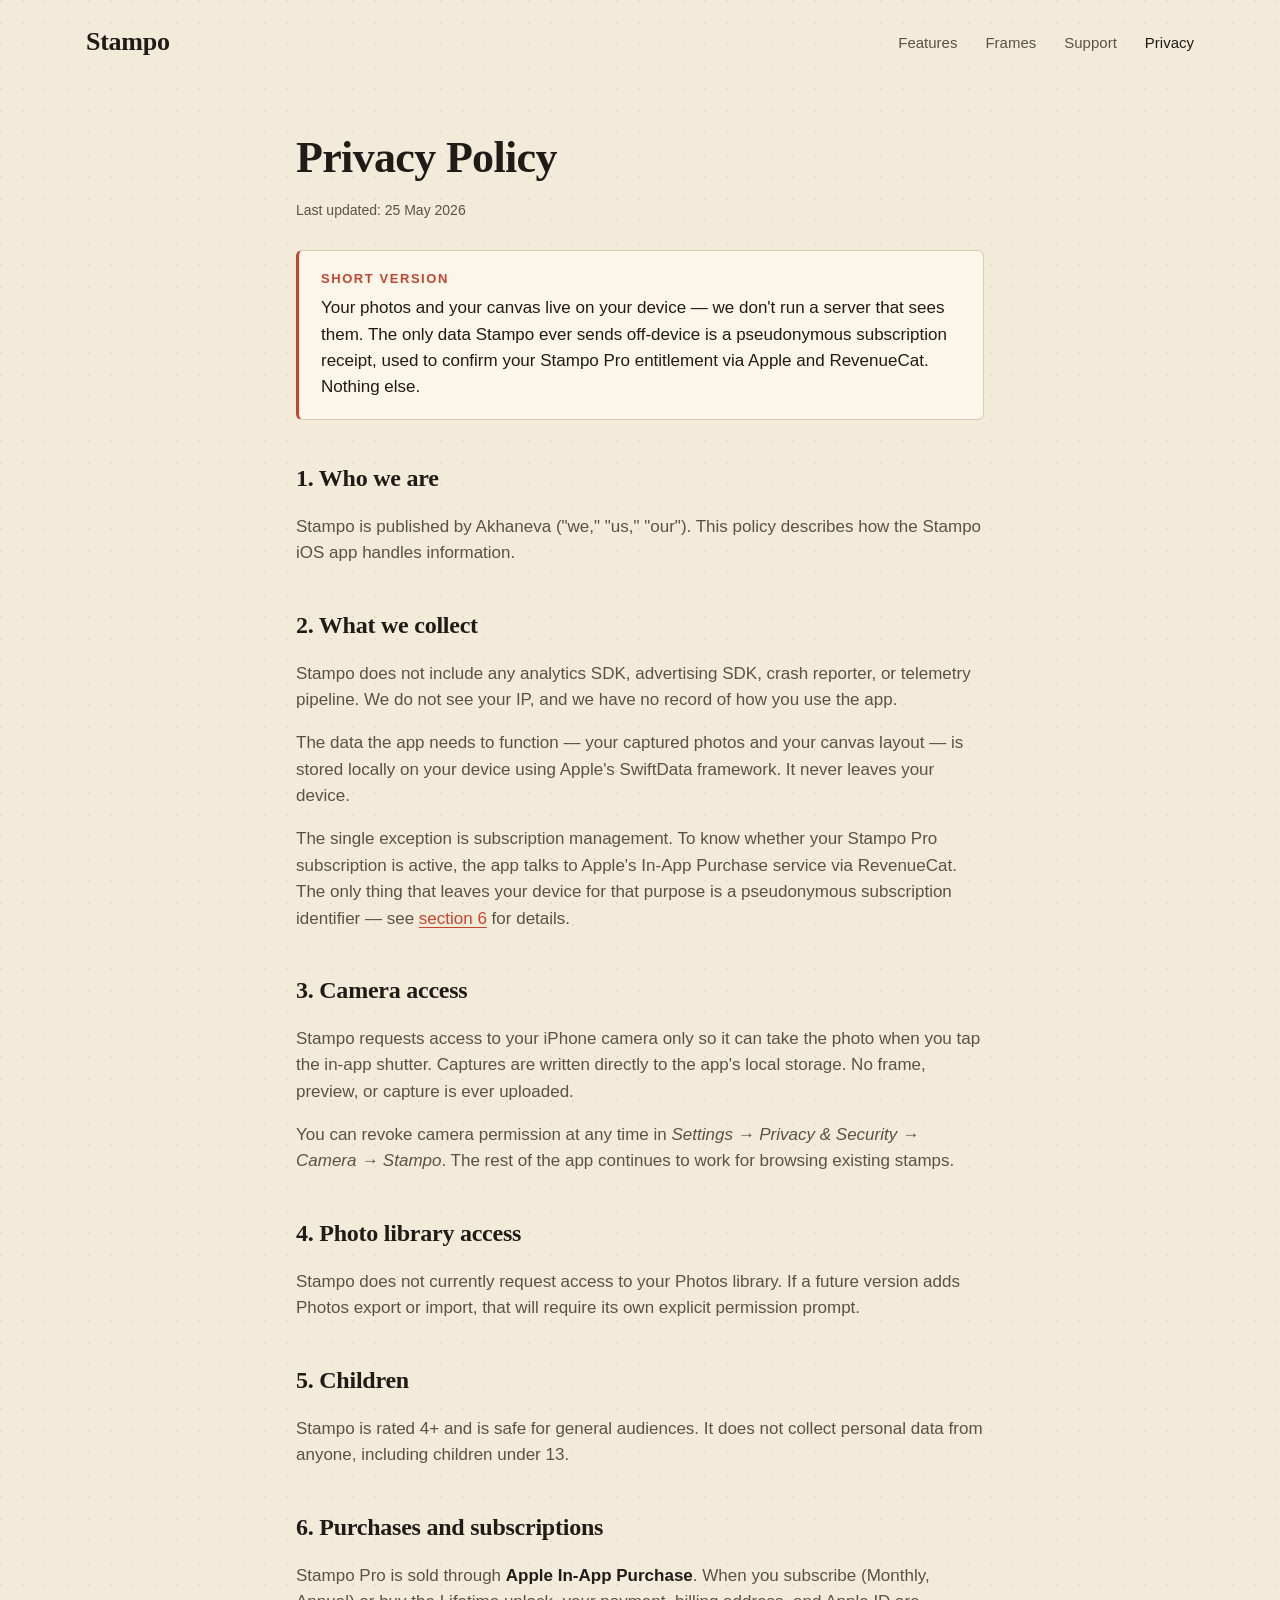
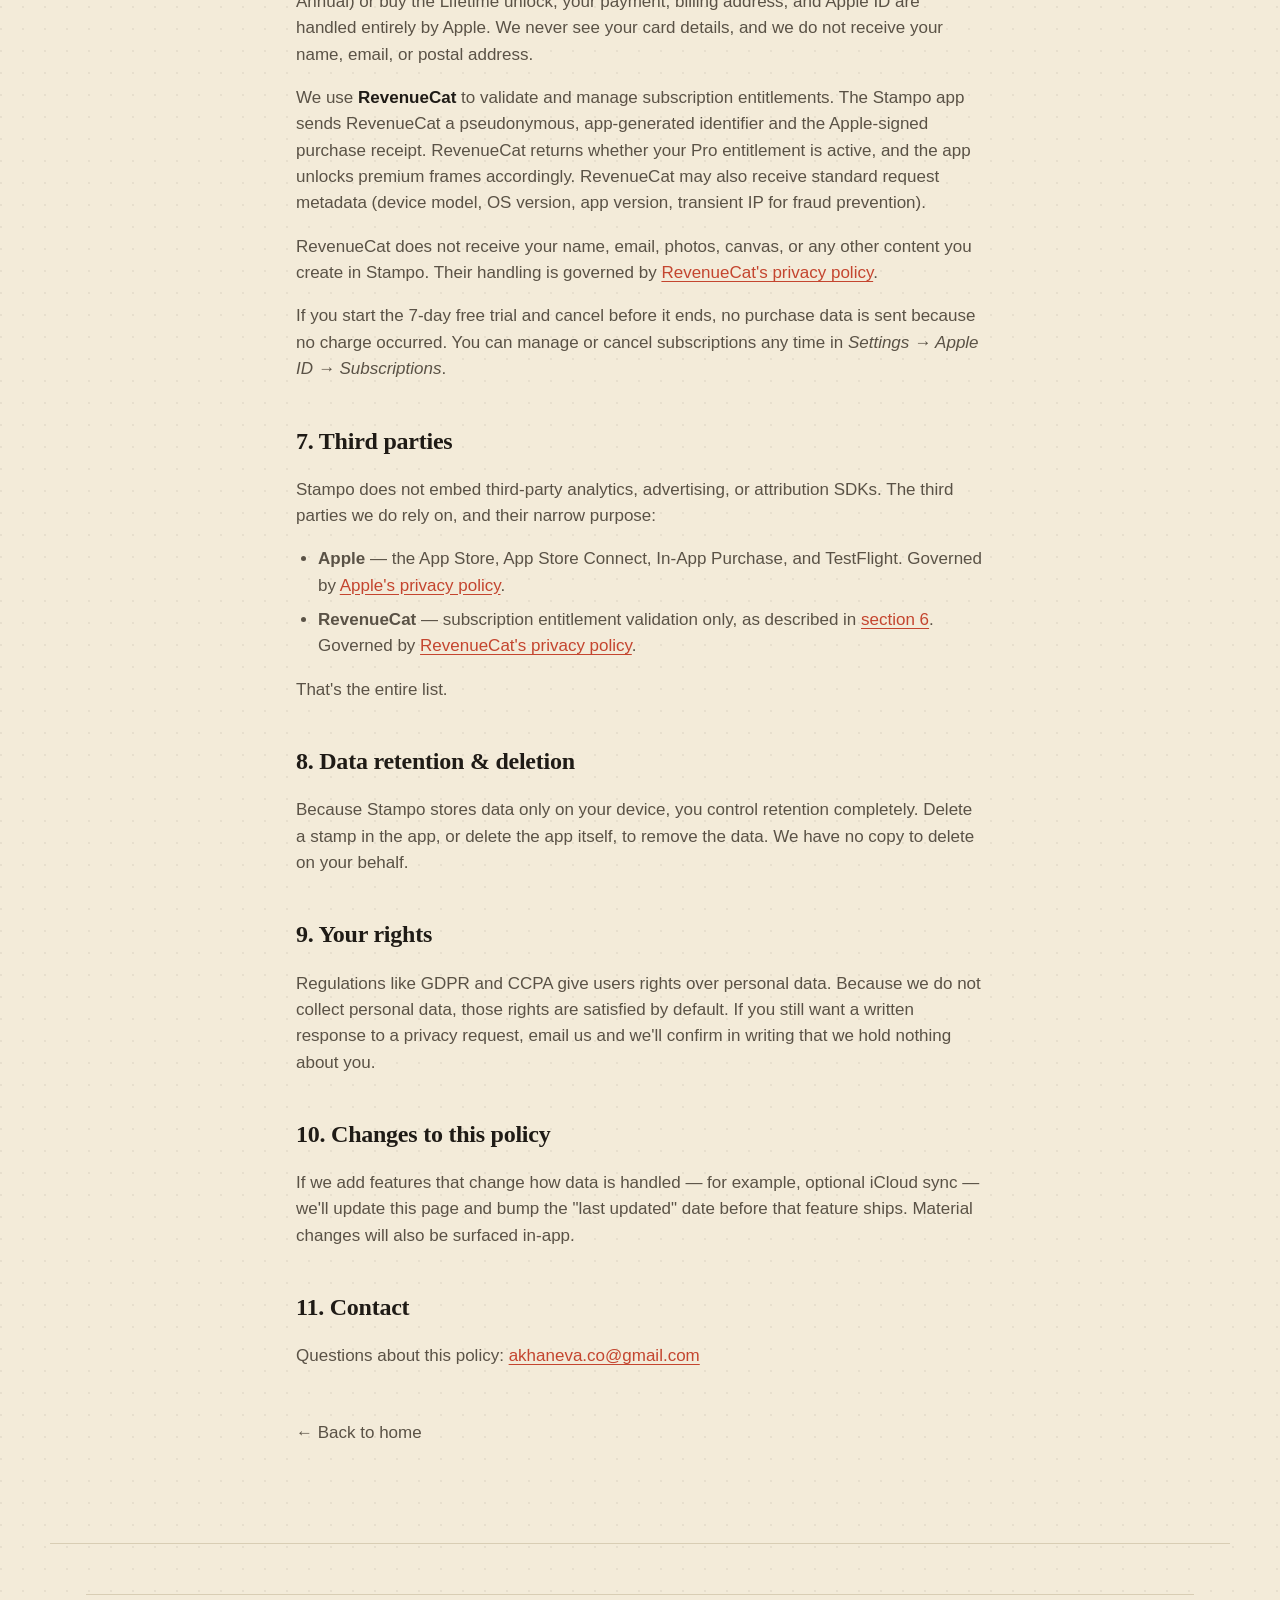
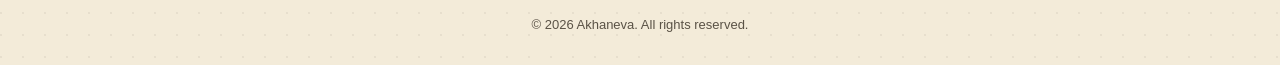
==== privacy.html @ 7638e10e "Add Stampo marketing site (landing, support, privacy) Three-page static site for the App Store listi" ====
<!doctype html>
<html lang="en">
<head>
<meta charset="utf-8" />
<meta name="viewport" content="width=device-width, initial-scale=1" />
<title>Privacy Policy — Stampo</title>
<meta name="description" content="Stampo's privacy policy. Short version: nothing leaves your device." />
<meta name="theme-color" content="#f3ebd9" />
<link rel="stylesheet" href="styles.css" />
</head>
<body>
<header class="nav">
  <a class="brand" href="/">Stampo</a>
  <nav>
    <a href="index.html#features">Features</a>
    <a href="index.html#frames">Frames</a>
    <a href="support.html">Support</a>
    <a href="privacy.html" aria-current="page">Privacy</a>
  </nav>
</header>

<main class="doc">
  <h1>Privacy Policy</h1>
  <p class="updated">Last updated: 25 May 2026</p>

  <div class="tldr">
    <p class="tldr-h">Short version</p>
    <p>Your photos and your canvas live on your device — we don't run a server that sees them. The only data Stampo ever sends off-device is a pseudonymous subscription receipt, used to confirm your Stampo Pro entitlement via Apple and RevenueCat. Nothing else.</p>
  </div>

  <section>
    <h2>1. Who we are</h2>
    <p>Stampo is published by Akhaneva ("we," "us," "our"). This policy describes how the Stampo iOS app handles information.</p>
  </section>

  <section>
    <h2>2. What we collect</h2>
    <p>Stampo does not include any analytics SDK, advertising SDK, crash reporter, or telemetry pipeline. We do not see your IP, and we have no record of how you use the app.</p>
    <p>The data the app needs to function — your captured photos and your canvas layout — is stored locally on your device using Apple's SwiftData framework. It never leaves your device.</p>
    <p>The single exception is subscription management. To know whether your Stampo Pro subscription is active, the app talks to Apple's In-App Purchase service via RevenueCat. The only thing that leaves your device for that purpose is a pseudonymous subscription identifier — see <a href="#purchases">section&nbsp;6</a> for details.</p>
  </section>

  <section>
    <h2>3. Camera access</h2>
    <p>Stampo requests access to your iPhone camera only so it can take the photo when you tap the in-app shutter. Captures are written directly to the app's local storage. No frame, preview, or capture is ever uploaded.</p>
    <p>You can revoke camera permission at any time in <em>Settings → Privacy &amp; Security → Camera → Stampo</em>. The rest of the app continues to work for browsing existing stamps.</p>
  </section>

  <section>
    <h2>4. Photo library access</h2>
    <p>Stampo does not currently request access to your Photos library. If a future version adds Photos export or import, that will require its own explicit permission prompt.</p>
  </section>

  <section>
    <h2>5. Children</h2>
    <p>Stampo is rated 4+ and is safe for general audiences. It does not collect personal data from anyone, including children under 13.</p>
  </section>

  <section id="purchases">
    <h2>6. Purchases and subscriptions</h2>
    <p>Stampo Pro is sold through <strong>Apple In-App Purchase</strong>. When you subscribe (Monthly, Annual) or buy the Lifetime unlock, your payment, billing address, and Apple ID are handled entirely by Apple. We never see your card details, and we do not receive your name, email, or postal address.</p>
    <p>We use <strong>RevenueCat</strong> to validate and manage subscription entitlements. The Stampo app sends RevenueCat a pseudonymous, app-generated identifier and the Apple-signed purchase receipt. RevenueCat returns whether your Pro entitlement is active, and the app unlocks premium frames accordingly. RevenueCat may also receive standard request metadata (device model, OS version, app version, transient IP for fraud prevention).</p>
    <p>RevenueCat does not receive your name, email, photos, canvas, or any other content you create in Stampo. Their handling is governed by <a href="https://www.revenuecat.com/privacy/" rel="noreferrer noopener">RevenueCat's privacy policy</a>.</p>
    <p>If you start the 7-day free trial and cancel before it ends, no purchase data is sent because no charge occurred. You can manage or cancel subscriptions any time in <em>Settings → Apple ID → Subscriptions</em>.</p>
  </section>

  <section>
    <h2>7. Third parties</h2>
    <p>Stampo does not embed third-party analytics, advertising, or attribution SDKs. The third parties we do rely on, and their narrow purpose:</p>
    <ul>
      <li><strong>Apple</strong> — the App Store, App Store Connect, In-App Purchase, and TestFlight. Governed by <a href="https://www.apple.com/legal/privacy/" rel="noreferrer noopener">Apple's privacy policy</a>.</li>
      <li><strong>RevenueCat</strong> — subscription entitlement validation only, as described in <a href="#purchases">section&nbsp;6</a>. Governed by <a href="https://www.revenuecat.com/privacy/" rel="noreferrer noopener">RevenueCat's privacy policy</a>.</li>
    </ul>
    <p>That's the entire list.</p>
  </section>

  <section>
    <h2>8. Data retention &amp; deletion</h2>
    <p>Because Stampo stores data only on your device, you control retention completely. Delete a stamp in the app, or delete the app itself, to remove the data. We have no copy to delete on your behalf.</p>
  </section>

  <section>
    <h2>9. Your rights</h2>
    <p>Regulations like GDPR and CCPA give users rights over personal data. Because we do not collect personal data, those rights are satisfied by default. If you still want a written response to a privacy request, email us and we'll confirm in writing that we hold nothing about you.</p>
  </section>

  <section>
    <h2>10. Changes to this policy</h2>
    <p>If we add features that change how data is handled — for example, optional iCloud sync — we'll update this page and bump the "last updated" date before that feature ships. Material changes will also be surfaced in-app.</p>
  </section>

  <section>
    <h2>11. Contact</h2>
    <p>Questions about this policy: <a href="mailto:akhaneva.co@gmail.com">akhaneva.co@gmail.com</a></p>
  </section>

  <p class="back"><a href="index.html">← Back to home</a></p>
</main>

<footer>
  <p class="copyright">© 2026 Akhaneva. All rights reserved.</p>
</footer>
</body>
</html>
---- styles.css ----
:root {
  --bg: #f3ebd9;
  --paper: #fbf6e9;
  --ink: #1f1b16;
  --ink-soft: #5a5246;
  --accent: #c4452f;
  --accent-soft: #e8a07c;
  --line: #d8cdb4;
  --shadow: 0 1px 2px rgba(31,27,22,.08), 0 8px 24px rgba(31,27,22,.10);
  --radius: 6px;
  --serif: "Iowan Old Style", "Palatino", "Cochin", Georgia, serif;
  --sans: -apple-system, BlinkMacSystemFont, "SF Pro Text", "Helvetica Neue", Arial, sans-serif;
}

* { box-sizing: border-box; }

html, body { margin: 0; padding: 0; }

body {
  background: var(--bg);
  color: var(--ink);
  font-family: var(--sans);
  font-size: 17px;
  line-height: 1.55;
  -webkit-font-smoothing: antialiased;
  background-image:
    radial-gradient(circle at 1px 1px, rgba(31,27,22,.06) 1px, transparent 0);
  background-size: 22px 22px;
}

a { color: var(--ink); text-decoration: none; }
a:hover { color: var(--accent); }

/* ---------- nav ---------- */
.nav {
  display: flex;
  align-items: center;
  justify-content: space-between;
  padding: 22px 36px;
  max-width: 1180px;
  margin: 0 auto;
}
.brand {
  font-family: var(--serif);
  font-size: 26px;
  font-weight: 700;
  letter-spacing: -0.01em;
}
.nav nav { display: flex; gap: 28px; }
.nav nav a {
  font-size: 15px;
  color: var(--ink-soft);
}
.nav nav a[aria-current="page"] { color: var(--ink); }

/* ---------- hero ---------- */
.hero {
  max-width: 1180px;
  margin: 24px auto 60px;
  padding: 40px 36px 60px;
  display: grid;
  grid-template-columns: 1.1fr .9fr;
  gap: 48px;
  align-items: center;
}
.eyebrow {
  font-size: 13px;
  text-transform: uppercase;
  letter-spacing: 0.14em;
  color: var(--accent);
  margin: 0 0 18px;
  font-weight: 600;
}
.hero h1 {
  font-family: var(--serif);
  font-size: clamp(40px, 5.4vw, 68px);
  line-height: 1.02;
  letter-spacing: -0.02em;
  margin: 0 0 24px;
  font-weight: 700;
}
.lede {
  font-size: 19px;
  color: var(--ink-soft);
  max-width: 540px;
  margin: 0 0 28px;
}
.cta {
  display: flex;
  gap: 12px;
  flex-wrap: wrap;
  margin-bottom: 14px;
}
.btn {
  display: inline-block;
  padding: 13px 22px;
  border-radius: 999px;
  font-size: 15px;
  font-weight: 600;
  transition: transform .15s ease, background .15s ease;
}
.btn.primary {
  background: var(--ink);
  color: var(--paper);
}
.btn.primary:hover { background: var(--accent); color: #fff; transform: translateY(-1px); }
.btn.ghost {
  background: transparent;
  color: var(--ink);
  border: 1px solid var(--line);
}
.btn.ghost:hover { border-color: var(--ink); }
.micro {
  font-size: 13px;
  color: var(--ink-soft);
  margin: 0;
}

/* ---------- hero art ---------- */
.hero-art {
  position: relative;
  height: 460px;
}
.stamp {
  position: absolute;
  background: var(--paper);
  box-shadow: var(--shadow);
  transform-origin: center;
}
.stamp .photo {
  background-size: cover;
  background-position: center;
  background-color: #b9a986;
}
.stamp.polaroid {
  width: 200px;
  padding: 14px 14px 44px;
  border-radius: 2px;
}
.stamp.polaroid .photo {
  width: 100%;
  height: 200px;
}
.stamp.polaroid .caption {
  position: absolute;
  bottom: 12px;
  left: 0;
  right: 0;
  text-align: center;
  font-family: "Caveat", "Bradley Hand", "Marker Felt", cursive;
  font-size: 18px;
  color: var(--ink);
}
.stamp.postage {
  width: 180px;
  height: 220px;
  padding: 12px;
  background:
    radial-gradient(circle at 6px 6px, transparent 5px, var(--paper) 5.5px) 0 0 / 14px 14px;
  filter: drop-shadow(0 1px 2px rgba(31,27,22,.1)) drop-shadow(0 8px 18px rgba(31,27,22,.08));
}
.stamp.postage .photo {
  width: 100%;
  height: 100%;
  border: 1px solid rgba(31,27,22,.12);
}

/* photo "image" stand-ins via gradients */
.p1 { background-image: linear-gradient(135deg, #e8a07c 0%, #c4452f 50%, #6a2418 100%); }
.p2 { background-image: linear-gradient(160deg, #6b8a9a 0%, #2c4d5e 60%, #14242e 100%); }
.p3 { background-image: linear-gradient(180deg, #ffd483 0%, #ee9b6a 55%, #b35d3f 100%); }
.p4 { background-image: linear-gradient(140deg, #a8c08a 0%, #557048 60%, #2a3a23 100%); }

.r-1 { top: 0;    left: 20px;  transform: rotate(-7deg); z-index: 2; }
.r-2 { top: 28px; right: 0;    transform: rotate(6deg);  z-index: 1; }
.r-3 { bottom: 18px; left: 0;  transform: rotate(4deg);  z-index: 3; }
.r-4 { bottom: 0; right: 30px; transform: rotate(-5deg); z-index: 2; }

/* ---------- strip ---------- */
.strip {
  background: var(--ink);
  color: var(--paper);
  text-align: center;
  padding: 26px 36px;
}
.strip p {
  margin: 0;
  font-family: var(--serif);
  font-size: clamp(18px, 2.2vw, 24px);
  letter-spacing: -0.005em;
}
.strip span { color: var(--accent-soft); }

/* ---------- features ---------- */
.features {
  max-width: 1180px;
  margin: 0 auto;
  padding: 80px 36px;
}
.features h2,
.frames h2,
.manifesto h2,
.doc h1 {
  font-family: var(--serif);
  font-size: clamp(30px, 4vw, 44px);
  letter-spacing: -0.015em;
  margin: 0 0 36px;
  font-weight: 700;
}
.grid {
  display: grid;
  grid-template-columns: repeat(3, 1fr);
  gap: 20px;
}
.card {
  background: var(--paper);
  border: 1px solid var(--line);
  border-radius: var(--radius);
  padding: 26px 24px;
  box-shadow: var(--shadow);
}
.card .icon {
  font-size: 22px;
  color: var(--accent);
  margin-bottom: 12px;
  font-weight: 600;
}
.card h3 {
  margin: 0 0 8px;
  font-size: 18px;
  font-weight: 600;
}
.card p {
  margin: 0;
  color: var(--ink-soft);
  font-size: 15px;
}

/* ---------- frames ---------- */
.frames {
  background: var(--paper);
  border-top: 1px solid var(--line);
  border-bottom: 1px solid var(--line);
  padding: 80px 36px;
  text-align: center;
}
.frames > h2,
.frames-lede { max-width: 1180px; margin-left: auto; margin-right: auto; }
.frames-lede {
  color: var(--ink-soft);
  margin: -20px auto 50px;
  font-size: 17px;
}
.frames-grid {
  display: flex;
  gap: 60px;
  justify-content: center;
  flex-wrap: wrap;
  max-width: 1180px;
  margin: 0 auto;
}
.frame-demo { text-align: center; }
.frame-demo h3 {
  margin: 28px 0 6px;
  font-family: var(--serif);
  font-size: 24px;
}
.frame-demo p {
  margin: 0;
  color: var(--ink-soft);
  font-size: 15px;
}
.stamp.demo { position: static; display: inline-block; }

/* ---------- manifesto ---------- */
.manifesto {
  max-width: 760px;
  margin: 0 auto;
  padding: 90px 36px 100px;
  text-align: center;
}
.manifesto p {
  font-size: 18px;
  color: var(--ink-soft);
}
.manifesto .signoff {
  font-family: var(--serif);
  font-style: italic;
  font-size: 22px;
  color: var(--ink);
  margin-top: 30px;
}

/* ---------- pricing ---------- */
.pricing {
  background: var(--paper);
  border-top: 1px solid var(--line);
  border-bottom: 1px solid var(--line);
  padding: 80px 36px;
  text-align: center;
}
.pricing > h2,
.pricing-lede,
.pricing-foot { max-width: 720px; margin-left: auto; margin-right: auto; }
.pricing-lede {
  color: var(--ink-soft);
  margin: -20px auto 50px;
  font-size: 17px;
}
.price-grid {
  display: grid;
  grid-template-columns: repeat(3, 1fr);
  gap: 20px;
  max-width: 1100px;
  margin: 0 auto;
  text-align: left;
}
.price-card {
  position: relative;
  background: var(--bg);
  border: 1px solid var(--line);
  border-radius: var(--radius);
  padding: 30px 26px;
  box-shadow: var(--shadow);
  display: flex;
  flex-direction: column;
}
.price-card.featured {
  background: var(--ink);
  color: var(--paper);
  border-color: var(--ink);
  transform: translateY(-8px);
}
.price-card.featured .tier-sub,
.price-card.featured ul { color: #d8cdb4; }
.price-card.featured ul li::marker { color: var(--accent-soft); }
.ribbon {
  position: absolute;
  top: -14px;
  left: 50%;
  transform: translateX(-50%);
  background: var(--accent);
  color: #fff;
  font-size: 12px;
  letter-spacing: 0.12em;
  text-transform: uppercase;
  font-weight: 600;
  padding: 6px 14px;
  border-radius: 999px;
  margin: 0;
}
.price-card .tier {
  font-size: 13px;
  text-transform: uppercase;
  letter-spacing: 0.14em;
  color: var(--accent);
  font-weight: 600;
  margin: 0 0 14px;
}
.price-card.featured .tier { color: var(--accent-soft); }
.price-card .amount {
  font-family: var(--serif);
  font-size: 48px;
  font-weight: 700;
  line-height: 1;
  margin: 0 0 8px;
  letter-spacing: -0.02em;
}
.price-card .currency {
  font-size: 26px;
  vertical-align: super;
  margin-right: 2px;
  font-weight: 600;
}
.price-card .period {
  font-size: 15px;
  font-family: var(--sans);
  font-weight: 500;
  color: var(--ink-soft);
  margin-left: 6px;
}
.price-card.featured .period { color: #b8ad96; }
.price-card .tier-sub {
  font-size: 14px;
  color: var(--ink-soft);
  margin: 0 0 24px;
}
.price-card ul {
  list-style: none;
  padding: 0;
  margin: 0 0 28px;
  flex: 1;
}
.price-card ul li {
  font-size: 15px;
  padding: 7px 0 7px 22px;
  position: relative;
  color: var(--ink-soft);
}
.price-card.featured ul li { color: #ddd1b8; }
.price-card ul li::before {
  content: "✓";
  position: absolute;
  left: 0;
  color: var(--accent);
  font-weight: 700;
}
.price-card.featured ul li::before { color: var(--accent-soft); }
.btn.full { display: block; text-align: center; }
.price-card .btn.ghost {
  border-color: var(--line);
}
.price-card.featured .btn.primary {
  background: var(--paper);
  color: var(--ink);
}
.price-card.featured .btn.primary:hover {
  background: var(--accent);
  color: #fff;
}
.pricing-foot {
  font-size: 13px;
  color: var(--ink-soft);
  margin: 40px auto 0;
  line-height: 1.6;
}

/* ---------- doc pages ---------- */
.doc {
  max-width: 760px;
  margin: 0 auto;
  padding: 40px 36px 80px;
}
.doc h1 { margin-bottom: 8px; }
.doc .lede { color: var(--ink-soft); font-size: 18px; margin: 0 0 36px; }
.doc .updated { color: var(--ink-soft); font-size: 14px; margin: 0 0 28px; }
.doc h2 {
  font-family: var(--serif);
  font-size: 24px;
  margin: 40px 0 14px;
  letter-spacing: -0.01em;
}
.doc section { margin-bottom: 8px; }
.doc p { color: var(--ink-soft); }
.doc p strong { color: var(--ink); }
.doc ol, .doc ul { color: var(--ink-soft); padding-left: 22px; }
.doc ol li, .doc ul li { margin-bottom: 8px; }
.doc a { color: var(--accent); text-decoration: underline; text-underline-offset: 3px; }
.doc a:hover { color: var(--ink); }
.back { margin-top: 50px; }
.back a { color: var(--ink-soft); text-decoration: none; }
.back a:hover { color: var(--accent); }

.tldr {
  background: var(--paper);
  border: 1px solid var(--line);
  border-left: 3px solid var(--accent);
  border-radius: var(--radius);
  padding: 18px 22px;
  margin: 0 0 36px;
}
.tldr .tldr-h {
  margin: 0 0 6px;
  font-size: 13px;
  text-transform: uppercase;
  letter-spacing: 0.12em;
  color: var(--accent);
  font-weight: 600;
}
.tldr p:last-child { margin: 0; color: var(--ink); }

details {
  border-bottom: 1px solid var(--line);
  padding: 14px 0;
}
details summary {
  cursor: pointer;
  font-weight: 600;
  list-style: none;
  position: relative;
  padding-right: 30px;
  color: var(--ink);
}
details summary::-webkit-details-marker { display: none; }
details summary::after {
  content: "+";
  position: absolute;
  right: 4px;
  top: 0;
  font-size: 20px;
  color: var(--ink-soft);
  transition: transform .2s ease;
}
details[open] summary::after { content: "−"; }
details p { margin: 10px 0 0; }

/* ---------- footer ---------- */
footer {
  border-top: 1px solid var(--line);
  padding: 50px 36px 30px;
  max-width: 1180px;
  margin: 0 auto;
}
.foot-grid {
  display: grid;
  grid-template-columns: 2fr 1fr 1fr 1fr;
  gap: 30px;
  margin-bottom: 30px;
}
.foot-grid a {
  display: block;
  font-size: 15px;
  color: var(--ink-soft);
  margin-bottom: 6px;
}
.foot-grid a:hover { color: var(--accent); }
.foot-h {
  font-size: 13px;
  text-transform: uppercase;
  letter-spacing: 0.12em;
  color: var(--ink);
  font-weight: 600;
  margin: 0 0 12px;
}
.brand-small {
  font-family: var(--serif);
  font-size: 20px;
  font-weight: 700;
  margin: 0 0 4px;
}
.muted { color: var(--ink-soft); font-size: 14px; margin: 0; }
.copyright {
  font-size: 13px;
  color: var(--ink-soft);
  text-align: center;
  margin: 0;
  padding-top: 20px;
  border-top: 1px solid var(--line);
}

/* ---------- responsive ---------- */
@media (max-width: 880px) {
  .hero {
    grid-template-columns: 1fr;
    padding: 20px 24px 40px;
  }
  .hero-art {
    height: 360px;
    order: -1;
    transform: scale(.85);
    transform-origin: top center;
  }
  .grid { grid-template-columns: 1fr; }
  .price-grid { grid-template-columns: 1fr; max-width: 420px; }
  .price-card.featured { transform: none; }
  .nav { padding: 18px 22px; }
  .nav nav { gap: 18px; }
  .nav nav a { font-size: 14px; }
  .features, .frames, .manifesto, .doc { padding-left: 22px; padding-right: 22px; }
  .foot-grid { grid-template-columns: 1fr 1fr; }
  footer { padding-left: 22px; padding-right: 22px; }
}

@media (max-width: 520px) {
  .hero h1 { font-size: 38px; }
  .lede { font-size: 17px; }
  .frames-grid { gap: 40px; }
  .foot-grid { grid-template-columns: 1fr; }
}
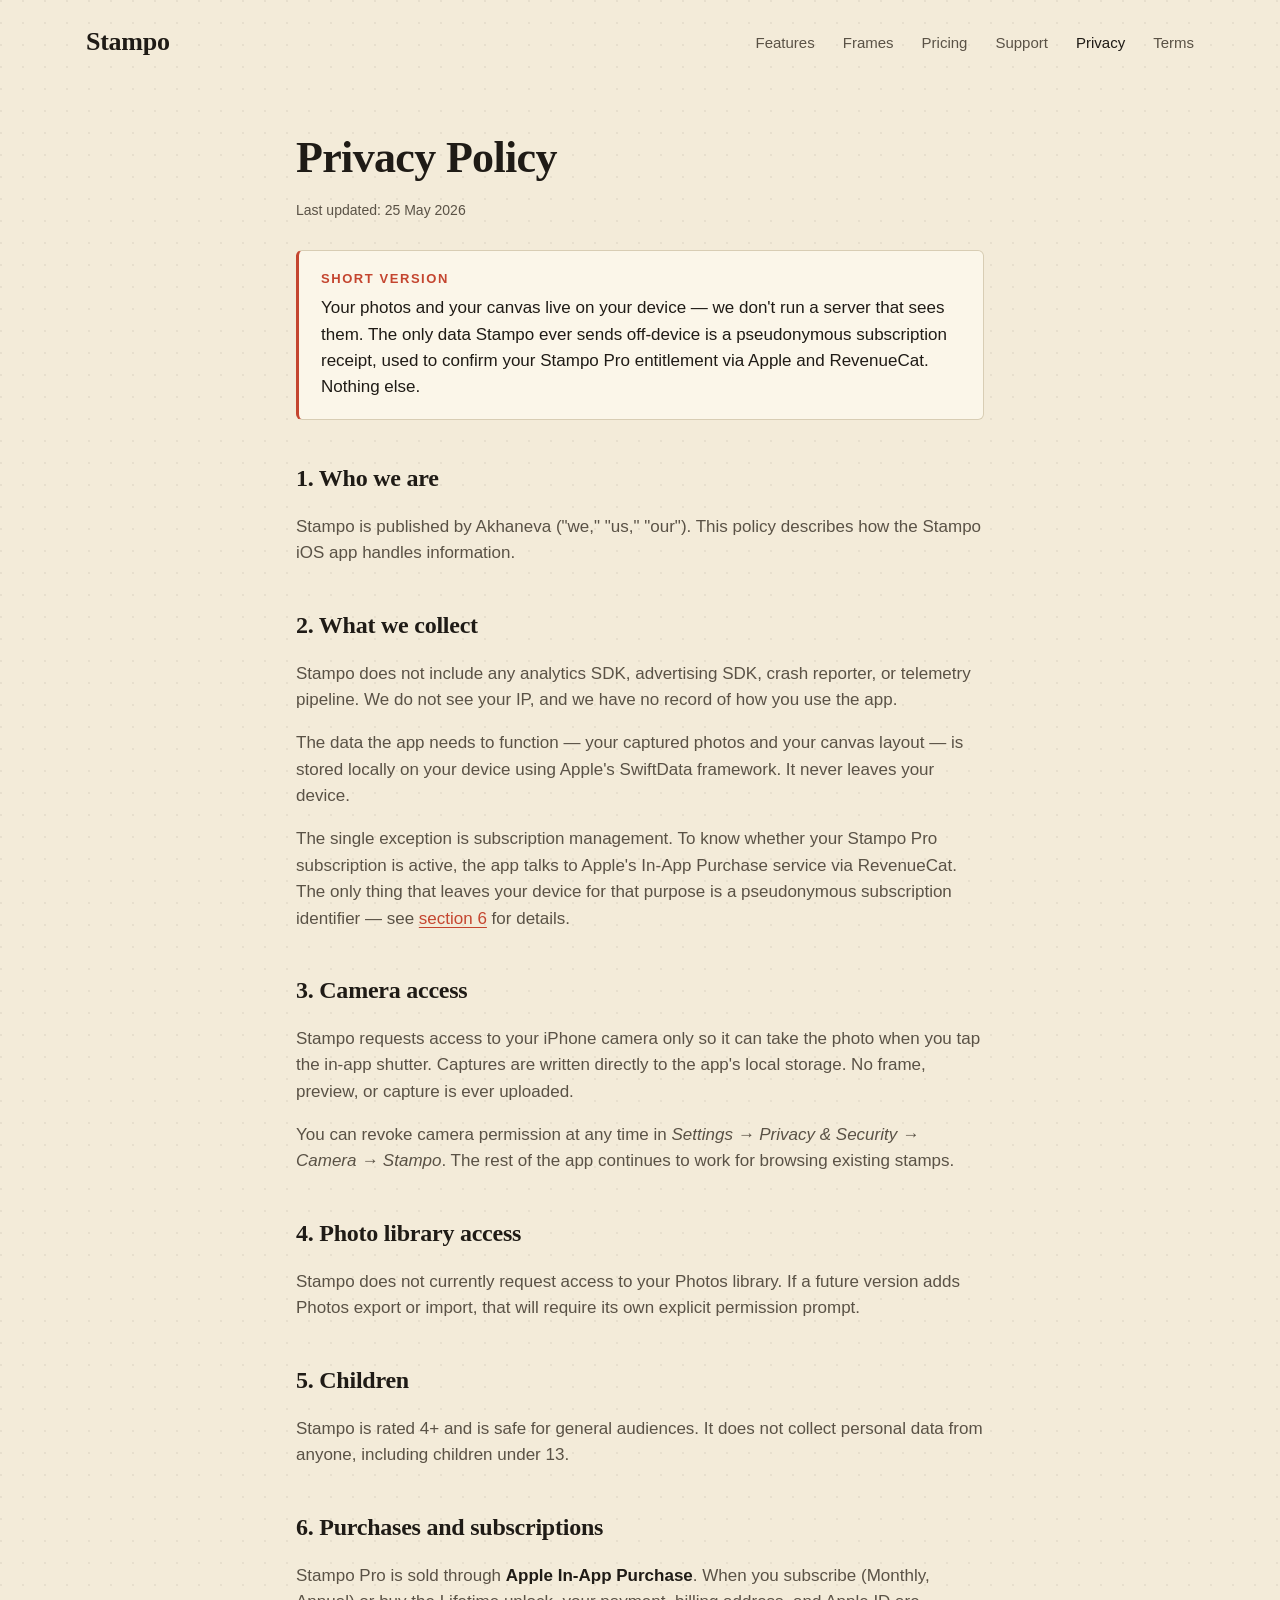
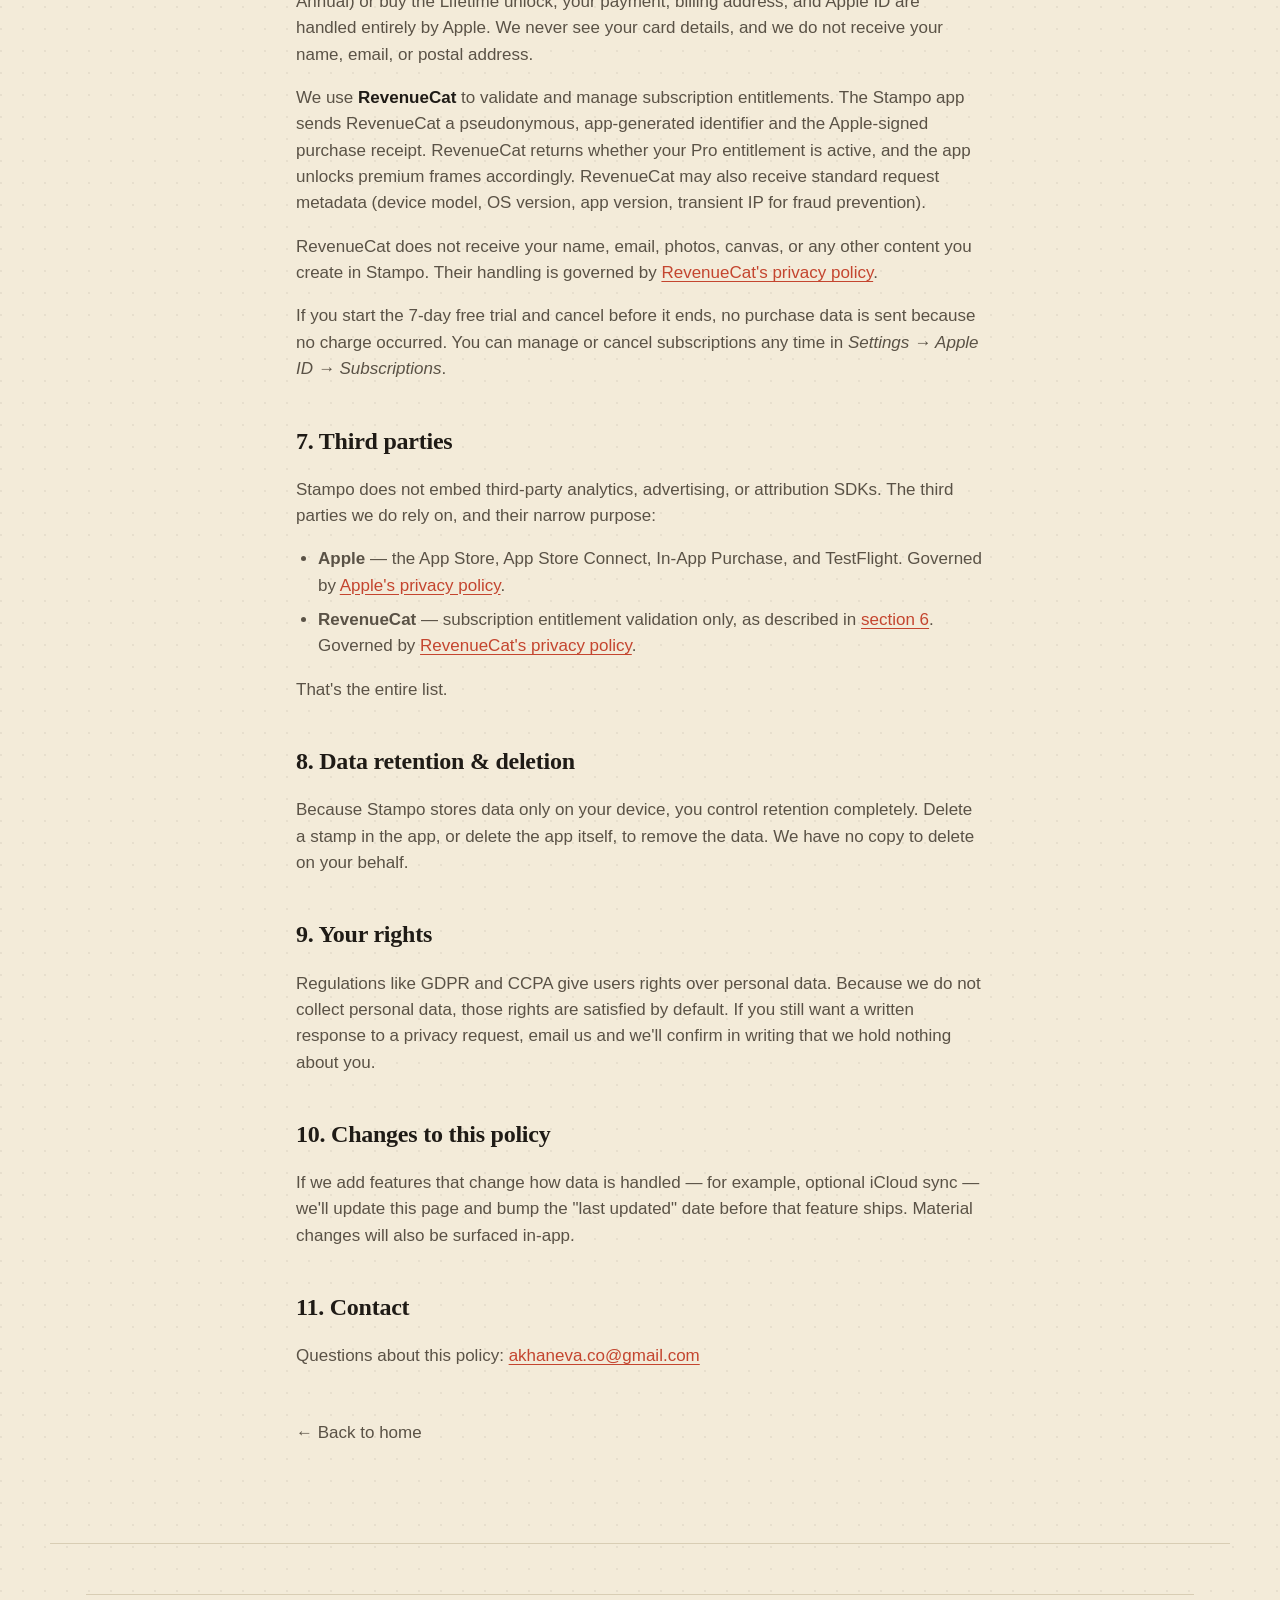
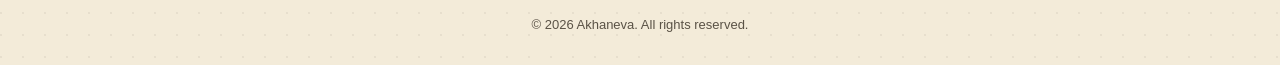
==== commit bdfa5b7b: "Add Terms of Service page 15-section ToS covering licence, user content, Pro subscriptions (includin" ====
--- a/privacy.html
+++ b/privacy.html
@@ -14,8 +14,10 @@
   <nav>
     <a href="index.html#features">Features</a>
     <a href="index.html#frames">Frames</a>
+    <a href="index.html#pricing">Pricing</a>
     <a href="support.html">Support</a>
     <a href="privacy.html" aria-current="page">Privacy</a>
+    <a href="terms.html">Terms</a>
   </nav>
 </header>
 
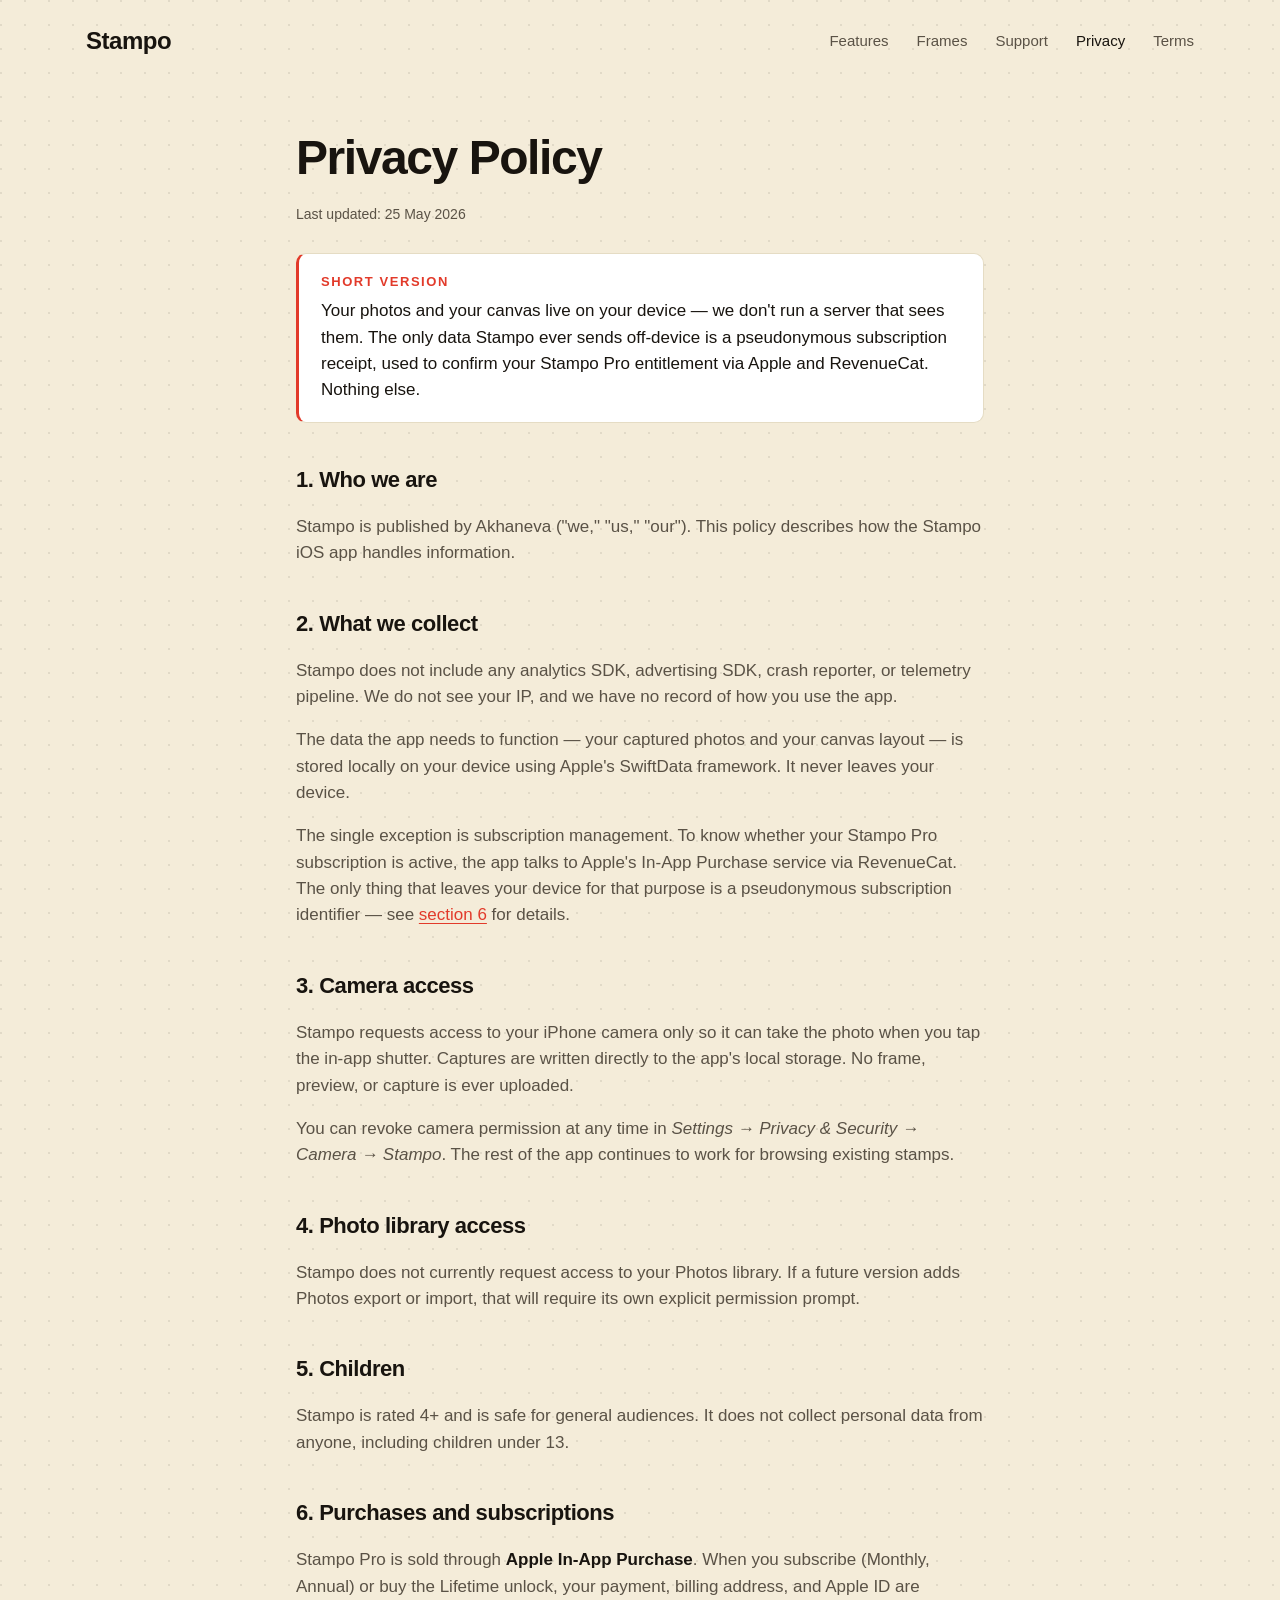
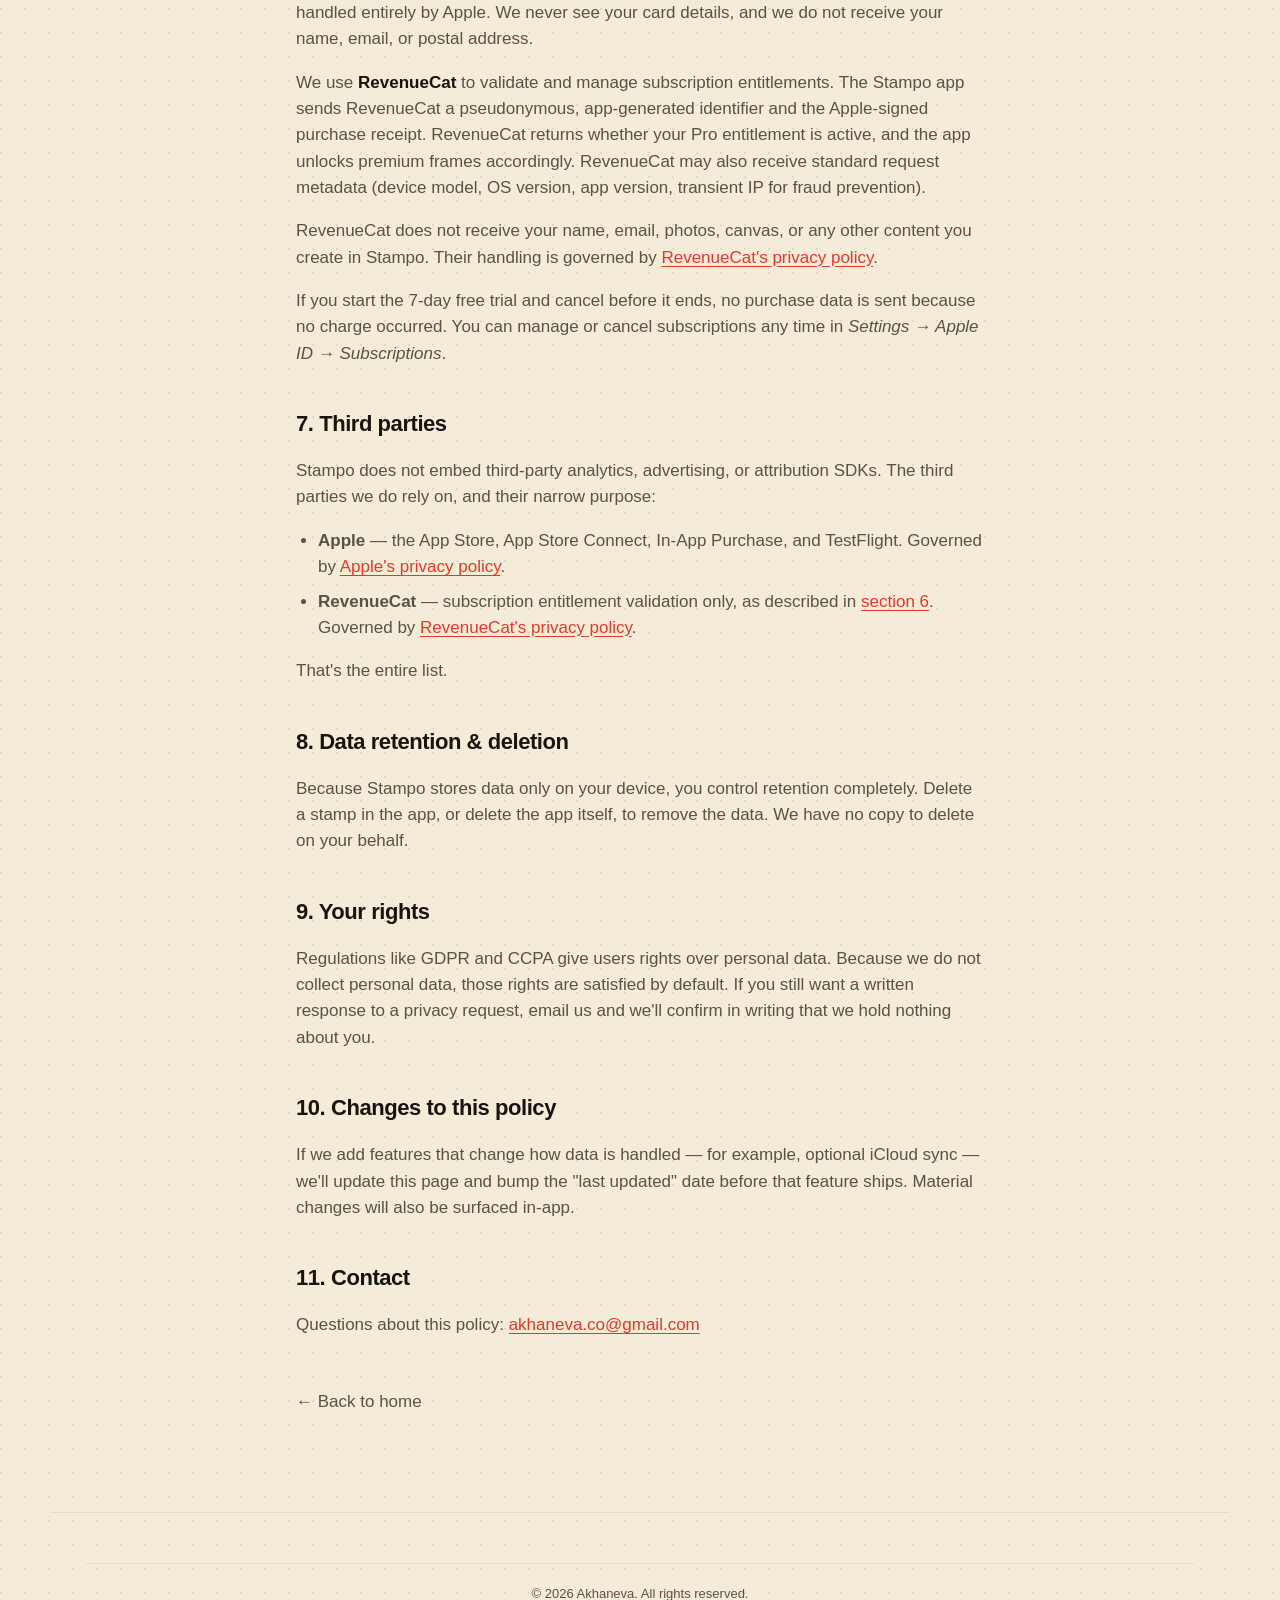
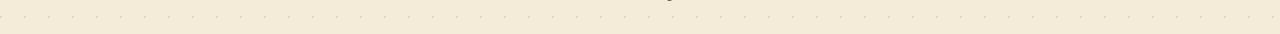
==== commit 530903f8: "Add App Store download link, remove pricing section Co-Authored-By: Claude Opus 4.7 (1M context) <no" ====
--- a/privacy.html
+++ b/privacy.html
@@ -14,7 +14,6 @@
   <nav>
     <a href="index.html#features">Features</a>
     <a href="index.html#frames">Frames</a>
-    <a href="index.html#pricing">Pricing</a>
     <a href="support.html">Support</a>
     <a href="privacy.html" aria-current="page">Privacy</a>
     <a href="terms.html">Terms</a>
--- a/styles.css
+++ b/styles.css
@@ -1,15 +1,18 @@
 :root {
-  --bg: #f3ebd9;
-  --paper: #fbf6e9;
-  --ink: #1f1b16;
+  --bg: #f4ecd9;
+  --paper: #ffffff;
+  --ink: #18140f;
   --ink-soft: #5a5246;
-  --accent: #c4452f;
-  --accent-soft: #e8a07c;
-  --line: #d8cdb4;
-  --shadow: 0 1px 2px rgba(31,27,22,.08), 0 8px 24px rgba(31,27,22,.10);
-  --radius: 6px;
+  --accent: #e23a2a;
+  --accent-soft: #f5b4a3;
+  --line: #e5dcc4;
+  --washi-pink: rgba(245, 180, 200, .82);
+  --washi-blue: rgba(174, 215, 235, .82);
+  --shadow: 0 1px 2px rgba(24,20,15,.06), 0 14px 30px rgba(24,20,15,.10);
+  --radius: 10px;
   --serif: "Iowan Old Style", "Palatino", "Cochin", Georgia, serif;
   --sans: -apple-system, BlinkMacSystemFont, "SF Pro Text", "Helvetica Neue", Arial, sans-serif;
+  --display: -apple-system, BlinkMacSystemFont, "SF Pro Display", "Helvetica Neue", Arial, sans-serif;
 }
 
 * { box-sizing: border-box; }
@@ -24,8 +27,8 @@
   line-height: 1.55;
   -webkit-font-smoothing: antialiased;
   background-image:
-    radial-gradient(circle at 1px 1px, rgba(31,27,22,.06) 1px, transparent 0);
-  background-size: 22px 22px;
+    radial-gradient(circle at 1px 1px, rgba(24,20,15,.085) 1.4px, transparent 0);
+  background-size: 24px 24px;
 }
 
 a { color: var(--ink); text-decoration: none; }
@@ -41,10 +44,10 @@
   margin: 0 auto;
 }
 .brand {
-  font-family: var(--serif);
-  font-size: 26px;
-  font-weight: 700;
-  letter-spacing: -0.01em;
+  font-family: var(--display);
+  font-size: 24px;
+  font-weight: 800;
+  letter-spacing: -0.02em;
 }
 .nav nav { display: flex; gap: 28px; }
 .nav nav a {
@@ -72,12 +75,12 @@
   font-weight: 600;
 }
 .hero h1 {
-  font-family: var(--serif);
-  font-size: clamp(40px, 5.4vw, 68px);
-  line-height: 1.02;
-  letter-spacing: -0.02em;
+  font-family: var(--display);
+  font-size: clamp(46px, 6.6vw, 84px);
+  line-height: .98;
+  letter-spacing: -0.035em;
   margin: 0 0 24px;
-  font-weight: 700;
+  font-weight: 800;
 }
 .lede {
   font-size: 19px;
@@ -105,11 +108,14 @@
 }
 .btn.primary:hover { background: var(--accent); color: #fff; transform: translateY(-1px); }
 .btn.ghost {
-  background: transparent;
+  background: rgba(255,255,255,.55);
   color: var(--ink);
-  border: 1px solid var(--line);
-}
-.btn.ghost:hover { border-color: var(--ink); }
+  border: 1px solid rgba(24,20,15,.08);
+  backdrop-filter: blur(20px) saturate(140%);
+  -webkit-backdrop-filter: blur(20px) saturate(140%);
+  box-shadow: 0 1px 0 rgba(255,255,255,.6) inset, 0 8px 24px rgba(24,20,15,.06);
+}
+.btn.ghost:hover { background: rgba(255,255,255,.8); }
 .micro {
   font-size: 13px;
   color: var(--ink-soft);
@@ -119,7 +125,53 @@
 /* ---------- hero art ---------- */
 .hero-art {
   position: relative;
-  height: 460px;
+  height: 520px;
+}
+
+.dyn-island {
+  position: absolute;
+  top: 0;
+  left: 50%;
+  transform: translateX(-50%);
+  width: 260px;
+  height: 64px;
+  background: #18140f;
+  border-radius: 32px;
+  display: flex;
+  align-items: flex-end;
+  justify-content: center;
+  padding-bottom: 8px;
+  box-shadow: 0 10px 28px rgba(24,20,15,.18);
+  z-index: 5;
+}
+.dyn-island .island-pill {
+  position: absolute;
+  top: 8px;
+  left: 50%;
+  transform: translateX(-50%);
+  width: 110px;
+  height: 30px;
+  background: #000;
+  border-radius: 15px;
+}
+.dyn-island .island-pill::after {
+  content: "";
+  position: absolute;
+  right: 9px;
+  top: 50%;
+  transform: translateY(-50%);
+  width: 8px;
+  height: 8px;
+  background: #2a2a2a;
+  border-radius: 50%;
+  box-shadow: inset 0 0 0 2px #000;
+}
+.dyn-island .island-label {
+  color: #f4ecd9;
+  font-size: 10px;
+  font-weight: 600;
+  letter-spacing: 0.36em;
+  font-family: var(--sans);
 }
 .stamp {
   position: absolute;
@@ -135,7 +187,7 @@
 .stamp.polaroid {
   width: 200px;
   padding: 14px 14px 44px;
-  border-radius: 2px;
+  border-radius: 3px;
 }
 .stamp.polaroid .photo {
   width: 100%;
@@ -143,51 +195,110 @@
 }
 .stamp.polaroid .caption {
   position: absolute;
-  bottom: 12px;
+  bottom: 14px;
   left: 0;
   right: 0;
   text-align: center;
-  font-family: "Caveat", "Bradley Hand", "Marker Felt", cursive;
-  font-size: 18px;
+  font-family: var(--serif);
+  font-size: 10px;
+  font-weight: 600;
+  letter-spacing: 0.4em;
+  text-transform: uppercase;
   color: var(--ink);
+}
+.stamp.polaroid::before,
+.stamp.polaroid::after {
+  content: "";
+  position: absolute;
+  width: 62px;
+  height: 18px;
+  z-index: 3;
+  box-shadow: 0 1px 2px rgba(24,20,15,.08);
+  pointer-events: none;
+}
+.stamp.polaroid::before {
+  top: -7px;
+  left: -10px;
+  background: var(--washi-pink);
+  transform: rotate(-22deg);
+}
+.stamp.polaroid::after {
+  bottom: 26px;
+  right: -10px;
+  background: var(--washi-blue);
+  transform: rotate(22deg);
 }
 .stamp.postage {
   width: 180px;
-  height: 220px;
-  padding: 12px;
-  background:
-    radial-gradient(circle at 6px 6px, transparent 5px, var(--paper) 5.5px) 0 0 / 14px 14px;
-  filter: drop-shadow(0 1px 2px rgba(31,27,22,.1)) drop-shadow(0 8px 18px rgba(31,27,22,.08));
+  height: 230px;
+  padding: 14px 14px 22px;
+  background: #ffffff;
+  display: flex;
+  flex-direction: column;
+  box-shadow: none;
+  filter:
+    drop-shadow(0 1px 2px rgba(24,20,15,.08))
+    drop-shadow(0 14px 24px rgba(24,20,15,.12));
+  --d: 16px;
+  --r: 8px;
+  -webkit-mask:
+    radial-gradient(var(--r) at var(--r) 0, #0000 98%, #000) 0 0/var(--d) 51% repeat-x,
+    radial-gradient(var(--r) at var(--r) 100%, #0000 98%, #000) 0 100%/var(--d) 51% repeat-x,
+    radial-gradient(var(--r) at 0 var(--r), #0000 98%, #000) 0 0/51% var(--d) repeat-y,
+    radial-gradient(var(--r) at 100% var(--r), #0000 98%, #000) 100% 0/51% var(--d) repeat-y;
+  mask:
+    radial-gradient(var(--r) at var(--r) 0, #0000 98%, #000) 0 0/var(--d) 51% repeat-x,
+    radial-gradient(var(--r) at var(--r) 100%, #0000 98%, #000) 0 100%/var(--d) 51% repeat-x,
+    radial-gradient(var(--r) at 0 var(--r), #0000 98%, #000) 0 0/51% var(--d) repeat-y,
+    radial-gradient(var(--r) at 100% var(--r), #0000 98%, #000) 100% 0/51% var(--d) repeat-y;
 }
 .stamp.postage .photo {
+  flex: 1;
   width: 100%;
-  height: 100%;
-  border: 1px solid rgba(31,27,22,.12);
+}
+.stamp.postage .postage-label {
+  margin-top: 10px;
+  text-align: center;
+  font-family: var(--serif);
+  font-size: 10px;
+  font-weight: 600;
+  letter-spacing: 0.45em;
+  text-transform: uppercase;
+  color: var(--ink);
 }
 
 /* photo "image" stand-ins via gradients */
-.p1 { background-image: linear-gradient(135deg, #e8a07c 0%, #c4452f 50%, #6a2418 100%); }
-.p2 { background-image: linear-gradient(160deg, #6b8a9a 0%, #2c4d5e 60%, #14242e 100%); }
-.p3 { background-image: linear-gradient(180deg, #ffd483 0%, #ee9b6a 55%, #b35d3f 100%); }
-.p4 { background-image: linear-gradient(140deg, #a8c08a 0%, #557048 60%, #2a3a23 100%); }
-
-.r-1 { top: 0;    left: 20px;  transform: rotate(-7deg); z-index: 2; }
-.r-2 { top: 28px; right: 0;    transform: rotate(6deg);  z-index: 1; }
-.r-3 { bottom: 18px; left: 0;  transform: rotate(4deg);  z-index: 3; }
-.r-4 { bottom: 0; right: 30px; transform: rotate(-5deg); z-index: 2; }
+.p1 { background-image:
+  radial-gradient(at 30% 30%, rgba(255,220,180,.7), transparent 60%),
+  linear-gradient(135deg, #e8a07c 0%, #c4452f 55%, #6a2418 100%); }
+.p2 { background-image:
+  radial-gradient(at 70% 20%, rgba(180,200,220,.5), transparent 55%),
+  linear-gradient(160deg, #6b8a9a 0%, #2c4d5e 60%, #14242e 100%); }
+.p3 { background-image:
+  radial-gradient(at 50% 20%, rgba(255,240,180,.7), transparent 55%),
+  linear-gradient(180deg, #ffd483 0%, #ee9b6a 55%, #b35d3f 100%); }
+.p4 { background-image:
+  radial-gradient(at 40% 30%, rgba(220,230,200,.6), transparent 55%),
+  linear-gradient(140deg, #a8c08a 0%, #557048 60%, #2a3a23 100%); }
+
+.r-1 { top: 110px; right: 8px;   transform: rotate(6deg);  z-index: 3; }
+.r-2 { top: 130px; left: 0;      transform: rotate(-5deg); z-index: 2; }
+.r-3 { bottom: 0;  right: 36px;  transform: rotate(-7deg); z-index: 4; }
+.r-4 { bottom: 30px; left: 28px; transform: rotate(8deg);  z-index: 1; }
 
 /* ---------- strip ---------- */
 .strip {
   background: var(--ink);
-  color: var(--paper);
+  color: #f4ecd9;
   text-align: center;
-  padding: 26px 36px;
+  padding: 28px 36px;
 }
 .strip p {
   margin: 0;
-  font-family: var(--serif);
+  font-family: var(--display);
   font-size: clamp(18px, 2.2vw, 24px);
-  letter-spacing: -0.005em;
+  letter-spacing: -0.015em;
+  font-weight: 600;
 }
 .strip span { color: var(--accent-soft); }
 
@@ -200,12 +311,13 @@
 .features h2,
 .frames h2,
 .manifesto h2,
+.pricing h2,
 .doc h1 {
-  font-family: var(--serif);
-  font-size: clamp(30px, 4vw, 44px);
-  letter-spacing: -0.015em;
+  font-family: var(--display);
+  font-size: clamp(32px, 4.2vw, 48px);
+  letter-spacing: -0.03em;
   margin: 0 0 36px;
-  font-weight: 700;
+  font-weight: 800;
 }
 .grid {
   display: grid;
@@ -213,22 +325,33 @@
   gap: 20px;
 }
 .card {
-  background: var(--paper);
-  border: 1px solid var(--line);
-  border-radius: var(--radius);
-  padding: 26px 24px;
-  box-shadow: var(--shadow);
+  background: rgba(255,255,255,.7);
+  backdrop-filter: blur(20px) saturate(140%);
+  -webkit-backdrop-filter: blur(20px) saturate(140%);
+  border: 1px solid rgba(24,20,15,.06);
+  border-radius: 14px;
+  padding: 28px 26px;
+  box-shadow: 0 1px 2px rgba(24,20,15,.04), 0 14px 30px rgba(24,20,15,.06);
 }
 .card .icon {
-  font-size: 22px;
+  display: inline-flex;
+  align-items: center;
+  justify-content: center;
+  width: 36px;
+  height: 36px;
+  background: rgba(226, 58, 42, .12);
   color: var(--accent);
-  margin-bottom: 12px;
-  font-weight: 600;
+  border-radius: 10px;
+  font-size: 18px;
+  font-weight: 700;
+  margin-bottom: 14px;
 }
 .card h3 {
   margin: 0 0 8px;
+  font-family: var(--display);
   font-size: 18px;
-  font-weight: 600;
+  font-weight: 700;
+  letter-spacing: -0.01em;
 }
 .card p {
   margin: 0;
@@ -238,11 +361,14 @@
 
 /* ---------- frames ---------- */
 .frames {
-  background: var(--paper);
+  background: #faf3df;
   border-top: 1px solid var(--line);
   border-bottom: 1px solid var(--line);
   padding: 80px 36px;
   text-align: center;
+  background-image:
+    radial-gradient(circle at 1px 1px, rgba(24,20,15,.06) 1.2px, transparent 0);
+  background-size: 22px 22px;
 }
 .frames > h2,
 .frames-lede { max-width: 1180px; margin-left: auto; margin-right: auto; }
@@ -261,16 +387,19 @@
 }
 .frame-demo { text-align: center; }
 .frame-demo h3 {
-  margin: 28px 0 6px;
-  font-family: var(--serif);
-  font-size: 24px;
+  margin: 36px 0 6px;
+  font-family: var(--display);
+  font-size: 22px;
+  font-weight: 700;
+  letter-spacing: -0.02em;
 }
 .frame-demo p {
   margin: 0;
   color: var(--ink-soft);
   font-size: 15px;
 }
-.stamp.demo { position: static; display: inline-block; }
+.stamp.demo { position: relative; display: inline-block; transform: rotate(-2deg); }
+.frame-demo .stamp.postage.demo { transform: rotate(3deg); }
 
 /* ---------- manifesto ---------- */
 .manifesto {
@@ -284,16 +413,17 @@
   color: var(--ink-soft);
 }
 .manifesto .signoff {
-  font-family: var(--serif);
-  font-style: italic;
+  font-family: var(--display);
   font-size: 22px;
+  font-weight: 700;
+  letter-spacing: -0.02em;
   color: var(--ink);
   margin-top: 30px;
 }
 
 /* ---------- pricing ---------- */
 .pricing {
-  background: var(--paper);
+  background: #faf3df;
   border-top: 1px solid var(--line);
   border-bottom: 1px solid var(--line);
   padding: 80px 36px;
@@ -317,11 +447,13 @@
 }
 .price-card {
   position: relative;
-  background: var(--bg);
-  border: 1px solid var(--line);
-  border-radius: var(--radius);
-  padding: 30px 26px;
-  box-shadow: var(--shadow);
+  background: rgba(255,255,255,.75);
+  backdrop-filter: blur(20px) saturate(140%);
+  -webkit-backdrop-filter: blur(20px) saturate(140%);
+  border: 1px solid rgba(24,20,15,.06);
+  border-radius: 16px;
+  padding: 34px 28px;
+  box-shadow: 0 1px 2px rgba(24,20,15,.04), 0 14px 30px rgba(24,20,15,.06);
   display: flex;
   flex-direction: column;
 }
@@ -359,12 +491,12 @@
 }
 .price-card.featured .tier { color: var(--accent-soft); }
 .price-card .amount {
-  font-family: var(--serif);
+  font-family: var(--display);
   font-size: 48px;
-  font-weight: 700;
+  font-weight: 800;
   line-height: 1;
   margin: 0 0 8px;
-  letter-spacing: -0.02em;
+  letter-spacing: -0.035em;
 }
 .price-card .currency {
   font-size: 26px;
@@ -435,10 +567,11 @@
 .doc .lede { color: var(--ink-soft); font-size: 18px; margin: 0 0 36px; }
 .doc .updated { color: var(--ink-soft); font-size: 14px; margin: 0 0 28px; }
 .doc h2 {
-  font-family: var(--serif);
-  font-size: 24px;
+  font-family: var(--display);
+  font-size: 22px;
+  font-weight: 700;
   margin: 40px 0 14px;
-  letter-spacing: -0.01em;
+  letter-spacing: -0.02em;
 }
 .doc section { margin-bottom: 8px; }
 .doc p { color: var(--ink-soft); }
@@ -523,9 +656,10 @@
   margin: 0 0 12px;
 }
 .brand-small {
-  font-family: var(--serif);
-  font-size: 20px;
-  font-weight: 700;
+  font-family: var(--display);
+  font-size: 18px;
+  font-weight: 800;
+  letter-spacing: -0.02em;
   margin: 0 0 4px;
 }
 .muted { color: var(--ink-soft); font-size: 14px; margin: 0; }
@@ -545,9 +679,9 @@
     padding: 20px 24px 40px;
   }
   .hero-art {
-    height: 360px;
+    height: 420px;
     order: -1;
-    transform: scale(.85);
+    transform: scale(.82);
     transform-origin: top center;
   }
   .grid { grid-template-columns: 1fr; }
@@ -562,8 +696,9 @@
 }
 
 @media (max-width: 520px) {
-  .hero h1 { font-size: 38px; }
+  .hero h1 { font-size: 44px; }
   .lede { font-size: 17px; }
   .frames-grid { gap: 40px; }
   .foot-grid { grid-template-columns: 1fr; }
-}
+  .hero-art { transform: scale(.7); }
+}
